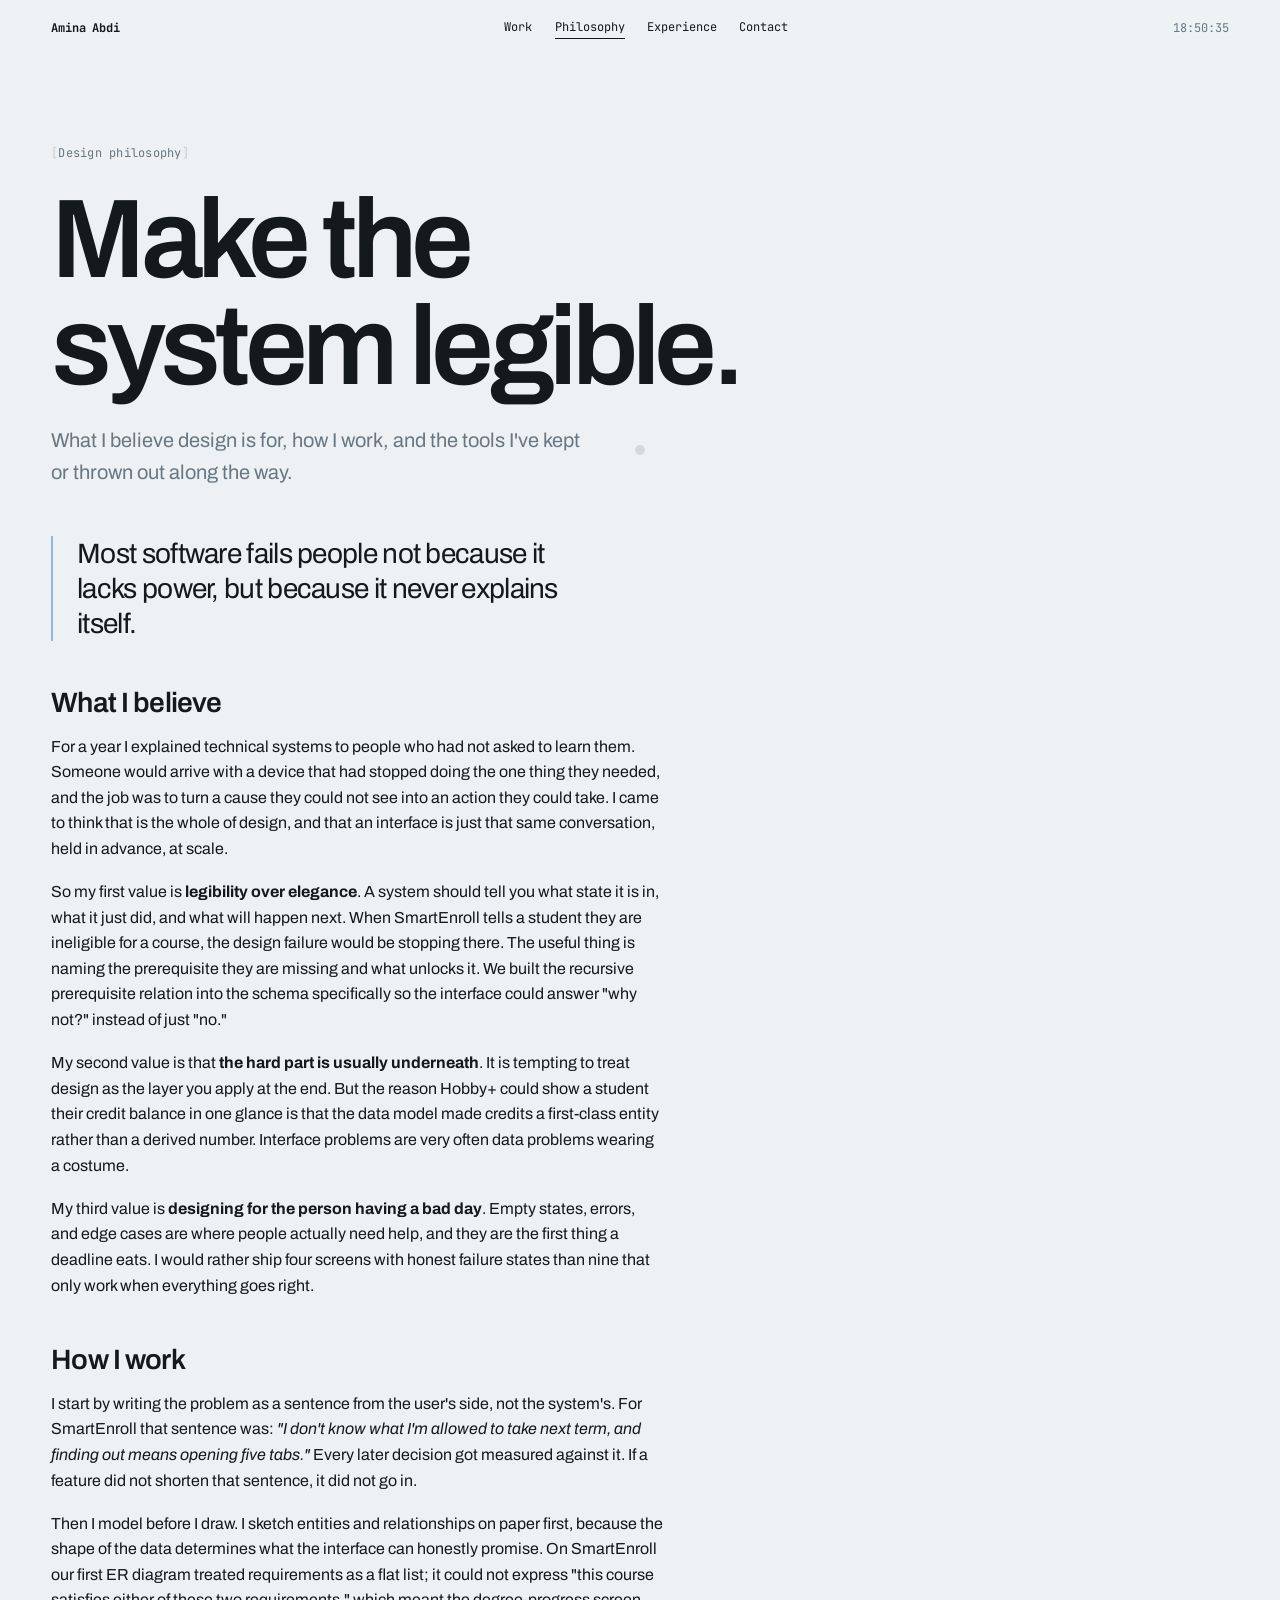
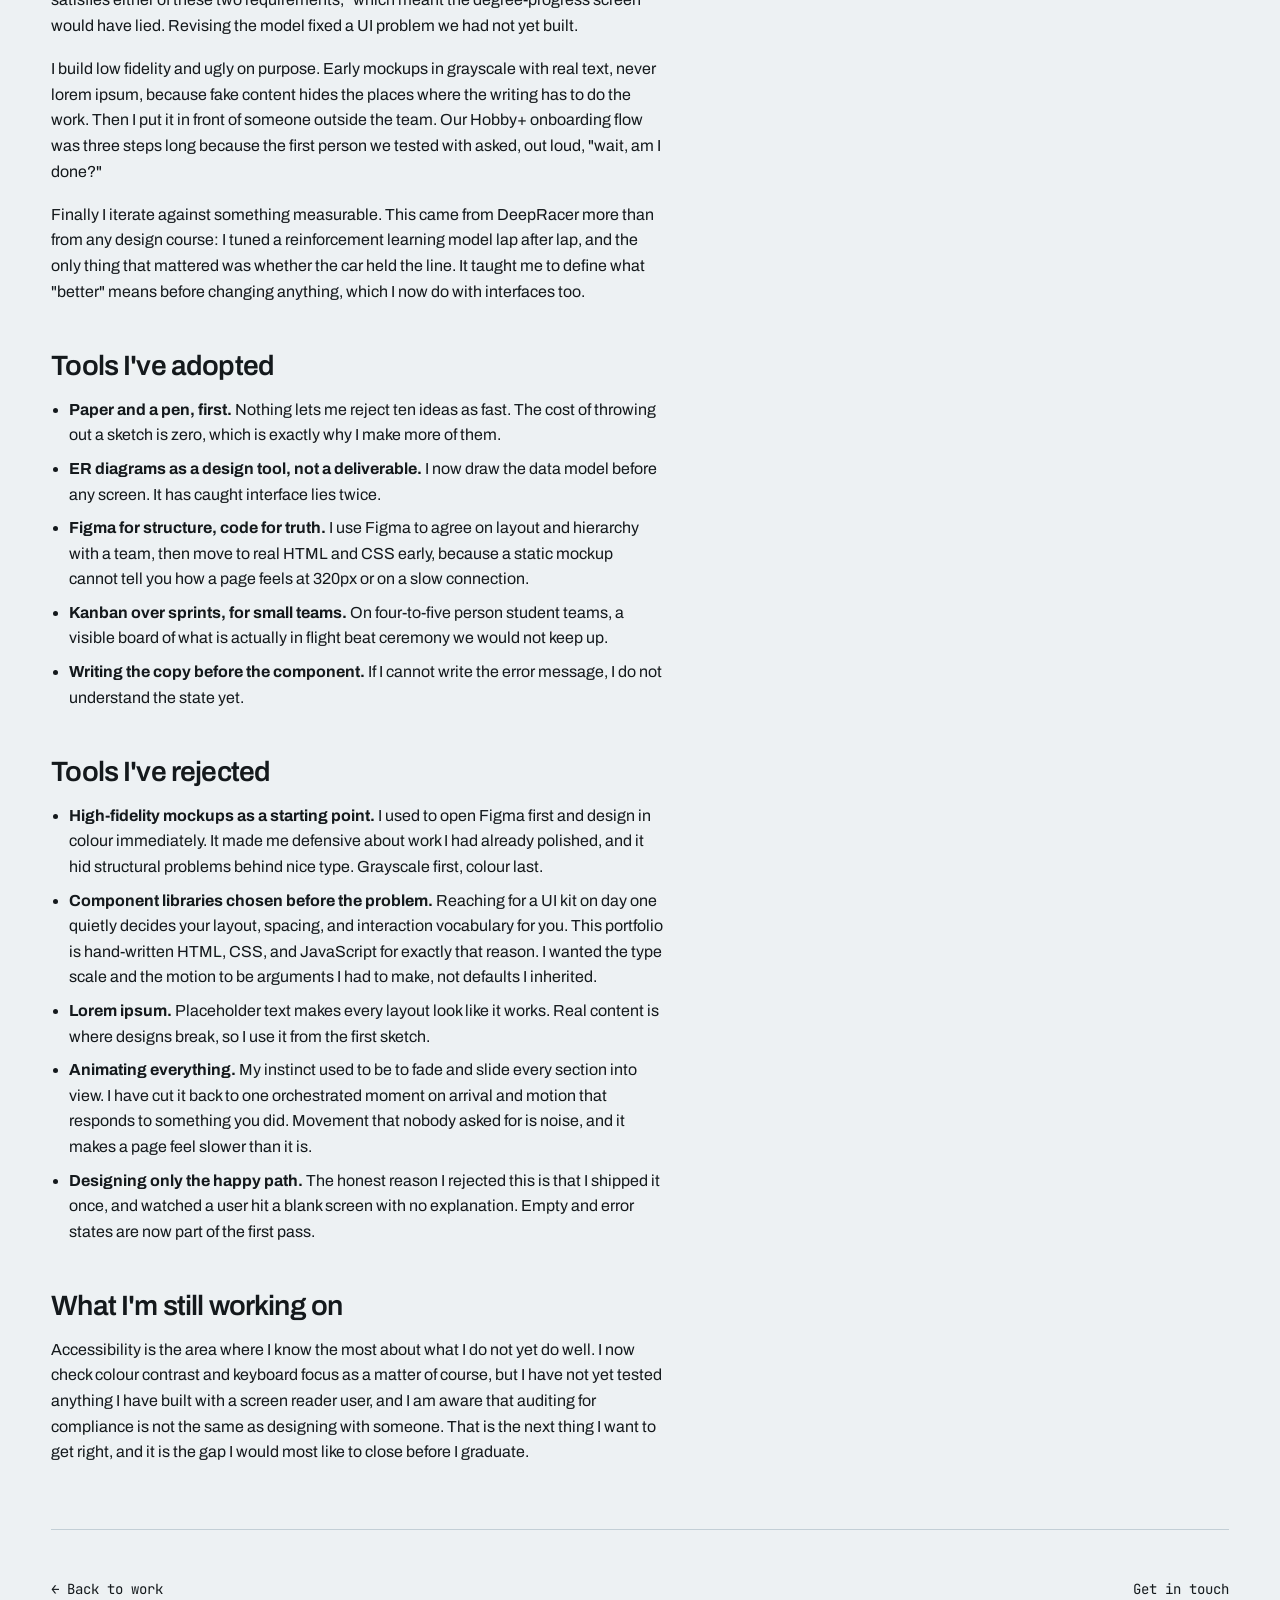
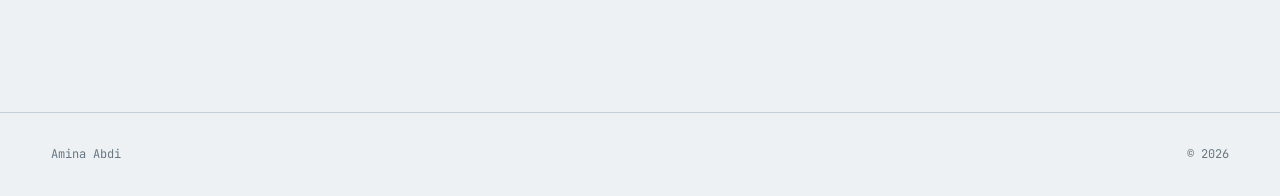
==== philosophy.html @ ae1eb904 "CPSC 581 Portfolio: first version" ====
<!DOCTYPE html>
<html lang="en">
<head>
<meta charset="UTF-8">
<meta name="viewport" content="width=device-width, initial-scale=1.0">
<title>Design Philosophy | Amina Abdi</title>
<meta name="description" content="The design values, process, and tools Amina Abdi has adopted and rejected.">
<link rel="preconnect" href="https://fonts.googleapis.com">
<link rel="preconnect" href="https://fonts.gstatic.com" crossorigin>
<link href="https://fonts.googleapis.com/css2?family=Archivo:wght@400;500;600;700&family=JetBrains+Mono:wght@400;500&display=swap" rel="stylesheet">
<link rel="stylesheet" href="css/style.css">
</head>
<body>

<nav class="nav">
  <a href="index.html" class="nav-name">Amina Abdi</a>
  <div class="nav-links">
    <a href="index.html#work">Work</a>
    <a href="philosophy.html" aria-current="page">Philosophy</a>
    <a href="index.html#experience">Experience</a>
    <a href="index.html#contact">Contact</a>
  </div>
  <div class="clock"></div>
</nav>

<header class="case-hero">
  <div class="wrap" style="padding-inline:0">
    <span class="marker">Design philosophy</span>
    <h1 class="case-title">Make the<br>system legible.</h1>
    <p class="case-sub">
      What I believe design is for, how I work, and the tools I've kept
      or thrown out along the way.
    </p>
  </div>
</header>

<main class="wrap case-body" style="padding-bottom:4rem">

  <p class="pull">
    Most software fails people not because it lacks power, but because it
    never explains itself.
  </p>

  <h2>What I believe</h2>

  <p>
    For a year I explained technical systems to people who had not asked to
    learn them. Someone would arrive with a device that had stopped doing the
    one thing they needed, and the job was to turn a cause they could not see
    into an action they could take. I came to think that is the whole of
    design, and that an interface is just that same conversation, held in
    advance, at scale.
  </p>

  <p>
    So my first value is <strong>legibility over elegance</strong>. A system
    should tell you what state it is in, what it just did, and what will happen
    next. When SmartEnroll tells a student they are ineligible for a course, the
    design failure would be stopping there. The useful thing is naming the
    prerequisite they are missing and what unlocks it. We built the recursive
    prerequisite relation into the schema specifically so the interface could
    answer "why not?" instead of just "no."
  </p>

  <p>
    My second value is that <strong>the hard part is usually underneath</strong>.
    It is tempting to treat design as the layer you apply at the end. But the
    reason Hobby+ could show a student their credit balance in one glance is that
    the data model made credits a first-class entity rather than a derived
    number. Interface problems are very often data problems wearing a costume.
  </p>

  <p>
    My third value is <strong>designing for the person having a bad day</strong>.
    Empty states, errors, and edge cases are where people actually need help, and
    they are the first thing a deadline eats. I would rather ship four screens
    with honest failure states than nine that only work when everything goes
    right.
  </p>

  <h2>How I work</h2>

  <p>
    I start by writing the problem as a sentence from the user's side, not the
    system's. For SmartEnroll that sentence was: <em>"I don't know what I'm
    allowed to take next term, and finding out means opening five tabs."</em>
    Every later decision got measured against it. If a feature did not shorten
    that sentence, it did not go in.
  </p>

  <p>
    Then I model before I draw. I sketch entities and relationships on paper
    first, because the shape of the data determines what the interface can
    honestly promise. On SmartEnroll our first ER diagram treated requirements
    as a flat list; it could not express "this course satisfies either of these
    two requirements," which meant the degree-progress screen would have lied.
    Revising the model fixed a UI problem we had not yet built.
  </p>

  <p>
    I build low fidelity and ugly on purpose. Early mockups in grayscale with
    real text, never lorem ipsum, because fake content hides the places where
    the writing has to do the work. Then I put it in front of someone outside
    the team. Our Hobby+ onboarding flow was three steps long because the first
    person we tested with asked, out loud, "wait, am I done?"
  </p>

  <p>
    Finally I iterate against something measurable. This came from DeepRacer more
    than from any design course: I tuned a reinforcement learning model lap after
    lap, and the only thing that mattered was whether the car held the line. It
    taught me to define what "better" means before changing anything, which I now
    do with interfaces too.
  </p>

  <h2>Tools I've adopted</h2>

  <ul>
    <li><strong>Paper and a pen, first.</strong> Nothing lets me reject ten ideas as fast. The cost of throwing out a sketch is zero, which is exactly why I make more of them.</li>
    <li><strong>ER diagrams as a design tool, not a deliverable.</strong> I now draw the data model before any screen. It has caught interface lies twice.</li>
    <li><strong>Figma for structure, code for truth.</strong> I use Figma to agree on layout and hierarchy with a team, then move to real HTML and CSS early, because a static mockup cannot tell you how a page feels at 320px or on a slow connection.</li>
    <li><strong>Kanban over sprints, for small teams.</strong> On four-to-five person student teams, a visible board of what is actually in flight beat ceremony we would not keep up.</li>
    <li><strong>Writing the copy before the component.</strong> If I cannot write the error message, I do not understand the state yet.</li>
  </ul>

  <h2>Tools I've rejected</h2>

  <ul>
    <li>
      <strong>High-fidelity mockups as a starting point.</strong> I used to open
      Figma first and design in colour immediately. It made me defensive about
      work I had already polished, and it hid structural problems behind nice
      type. Grayscale first, colour last.
    </li>
    <li>
      <strong>Component libraries chosen before the problem.</strong> Reaching
      for a UI kit on day one quietly decides your layout, spacing, and
      interaction vocabulary for you. This portfolio is hand-written HTML, CSS,
      and JavaScript for exactly that reason. I wanted the type scale and the
      motion to be arguments I had to make, not defaults I inherited.
    </li>
    <li>
      <strong>Lorem ipsum.</strong> Placeholder text makes every layout look
      like it works. Real content is where designs break, so I use it from the
      first sketch.
    </li>
    <li>
      <strong>Animating everything.</strong> My instinct used to be to fade and
      slide every section into view. I have cut it back to one orchestrated
      moment on arrival and motion that responds to something you did. Movement
      that nobody asked for is noise, and it makes a page feel slower than it is.
    </li>
    <li>
      <strong>Designing only the happy path.</strong> The honest reason I
      rejected this is that I shipped it once, and watched a user hit a blank
      screen with no explanation. Empty and error states are now part of the
      first pass.
    </li>
  </ul>

  <h2>What I'm still working on</h2>

  <p>
    Accessibility is the area where I know the most about what I do not yet do
    well. I now check colour contrast and keyboard focus as a matter of course,
    but I have not yet tested anything I have built with a screen reader user,
    and I am aware that auditing for compliance is not the same as designing
    with someone. That is the next thing I want to get right, and it is the gap
    I would most like to close before I graduate.
  </p>

  <nav class="case-nav">
    <a href="index.html">← Back to work</a>
    <a href="index.html#contact">Get in touch</a>
  </nav>

</main>

<footer class="foot">
  <span>Amina Abdi</span>
  <span>&copy; 2026</span>
</footer>

<script src="js/main.js"></script>
</body>
</html>
---- css/style.css ----
/* ============================================================
   AMINA ABDI — PORTFOLIO
   Design system: "Cold Clarity"
   Palette and type pulled from glacial / editorial references.
   ============================================================ */

/* ---------- 1. TOKENS ---------- */
:root {
  /* Colour — a cold, glacial monochrome. Warmth comes from photographs only. */
  --ice:    #EDF1F3;   /* page base        */
  --frost:  #FFFFFF;   /* raised panels    */
  --mist:   #C3CFD6;   /* rules, dividers  */
  --slate:  #687782;   /* secondary text   */
  --ink:    #14191C;   /* display + body   */
  --glow:   #8FBAD4;   /* the lit igloo edge — the one accent */

  /* Type */
  --display: "Archivo", "Helvetica Neue", Helvetica, Arial, sans-serif;
  --mono: "JetBrains Mono", ui-monospace, "SF Mono", Menlo, monospace;

  /* Scale — a modular scale, ~1.33 */
  --t-xs:   0.75rem;
  --t-sm:   0.875rem;
  --t-base: 1rem;
  --t-md:   1.25rem;
  --t-lg:   1.75rem;
  --t-xl:   2.75rem;
  --t-2xl:  4rem;

  /* Space */
  --gutter: clamp(1.25rem, 4vw, 4rem);
  --section: clamp(5rem, 12vh, 9rem);

  /* Motion */
  --ease: cubic-bezier(0.22, 0.61, 0.36, 1);
}

/* ---------- 2. RESET ---------- */
*, *::before, *::after { box-sizing: border-box; }

html {
  scroll-behavior: smooth;
  -webkit-font-smoothing: antialiased;
  -moz-osx-font-smoothing: grayscale;
}

body {
  margin: 0;
  background: var(--ice);
  color: var(--ink);
  font-family: var(--display);
  font-size: var(--t-base);
  line-height: 1.6;
  font-weight: 400;
  overflow-x: hidden;
}

img { max-width: 100%; display: block; }

a { color: inherit; text-decoration: none; }

h1, h2, h3 { margin: 0; font-weight: 600; letter-spacing: -0.03em; line-height: 1.02; }

p { margin: 0 0 1.1em; max-width: 68ch; }

::selection { background: var(--glow); color: var(--ink); }

/* Keyboard focus — visible, never removed */
:focus-visible {
  outline: 2px solid var(--ink);
  outline-offset: 4px;
}

/* ---------- 3. SHARED PIECES ---------- */

/* A monospace marker. Encodes a section's position, not decoration. */
.marker {
  font-family: var(--mono);
  font-size: var(--t-xs);
  color: var(--slate);
  letter-spacing: 0.02em;
  display: block;
  margin-bottom: 1.5rem;
}
.marker::before { content: "["; color: var(--mist); }
.marker::after  { content: "]"; color: var(--mist); }

.wrap {
  max-width: 1340px;
  margin: 0 auto;
  padding-inline: var(--gutter);
}

.section {
  padding-block: var(--section);
  border-top: 1px solid var(--mist);
}

.section-head {
  font-size: var(--t-xl);
  margin-bottom: 2.5rem;
  max-width: 28ch;
  text-wrap: balance;
}

.lede {
  font-size: var(--t-md);
  line-height: 1.5;
  color: var(--ink);
  max-width: 54ch;
}

.muted { color: var(--slate); }

/* ---------- 4. FROST CURTAIN (page transition) ---------- */
.curtain {
  position: fixed;
  inset: 0;
  z-index: 9000;
  background: var(--ink);
  transform: scaleY(0);
  transform-origin: bottom;
  pointer-events: none;
}
.curtain.in  { transform: scaleY(1); transform-origin: bottom; transition: transform .5s var(--ease); }
.curtain.out { transform: scaleY(0); transform-origin: top;    transition: transform .5s var(--ease); }

/* ---------- 5. CURSOR ---------- */
.cursor {
  position: fixed;
  top: 0; left: 0;
  width: 10px; height: 10px;
  border-radius: 50%;
  background: var(--ink);
  pointer-events: none;
  z-index: 8000;
  transform: translate(-50%, -50%);
  transition: width .25s var(--ease), height .25s var(--ease), background .25s var(--ease);
  mix-blend-mode: difference;
}
.cursor.wide { width: 46px; height: 46px; background: var(--glow); }
@media (hover: none) { .cursor { display: none; } }

/* ---------- 6. NAV ---------- */
.nav {
  position: fixed;
  top: 0; left: 0; right: 0;
  z-index: 100;
  display: flex;
  justify-content: space-between;
  align-items: center;
  padding: 1.1rem var(--gutter);
  font-family: var(--mono);
  font-size: var(--t-xs);
  background: rgba(237, 241, 243, 0.72);
  backdrop-filter: blur(14px);
  -webkit-backdrop-filter: blur(14px);
  border-bottom: 1px solid transparent;
  transition: border-color .3s var(--ease);
}
.nav.stuck { border-bottom-color: var(--mist); }

.nav-name { font-weight: 700; letter-spacing: -0.01em; white-space: nowrap; }

/* Below tablet the links take a row of their own rather than overflowing. */
@media (max-width: 760px) {
  .nav { flex-wrap: wrap; row-gap: 0.5rem; padding-block: 0.75rem; }
  .nav-links { order: 3; flex-basis: 100%; justify-content: space-between; gap: 0.75rem; }
}

.nav-links { display: flex; gap: 1.4rem; align-items: center; }
.nav-links a { position: relative; padding-bottom: 2px; }
.nav-links a::after {
  content: "";
  position: absolute;
  left: 0; bottom: 0;
  width: 100%; height: 1px;
  background: var(--ink);
  transform: scaleX(0);
  transform-origin: right;
  transition: transform .35s var(--ease);
}
.nav-links a:hover::after,
.nav-links a[aria-current="page"]::after { transform: scaleX(1); transform-origin: left; }

.clock { color: var(--slate); font-variant-numeric: tabular-nums; }
@media (max-width: 720px) { .clock { display: none; } }

/* ---------- 7. HERO ---------- */
.hero {
  min-height: 100svh;
  display: flex;
  flex-direction: column;
  justify-content: center;
  padding: 7rem var(--gutter) 3rem;
  position: relative;
}

/* The name — set enormous, edge to edge. The one bold gesture on the page. */
.hero-name {
  font-size: clamp(3.4rem, 15.5vw, 15rem);
  font-weight: 700;
  letter-spacing: -0.055em;
  line-height: 0.86;
  margin: 0 0 2.5rem;
  display: flex;
  flex-wrap: wrap;
  /* Flex containers drop whitespace nodes, so the word space is set here. */
  gap: 0 0.26em;
}

/* Each letter is an ice block that falls into place on load. */
.hero-name .shard {
  display: inline-block;
  will-change: transform, opacity, filter;
}

.hero-grid {
  display: grid;
  grid-template-columns: minmax(0, 1.15fr) minmax(0, 1fr);
  gap: clamp(2rem, 5vw, 5rem);
  align-items: start;
}
@media (max-width: 860px) { .hero-grid { grid-template-columns: 1fr; } }

.hero-intro { font-size: var(--t-md); line-height: 1.45; max-width: 46ch; }

.hero-meta {
  font-family: var(--mono);
  font-size: var(--t-xs);
  color: var(--slate);
  display: grid;
  gap: 0.55rem;
  padding-top: 0.4rem;
}
.hero-meta div { display: flex; justify-content: space-between; gap: 2rem; border-bottom: 1px solid var(--mist); padding-bottom: 0.55rem; }
.hero-meta span:last-child { color: var(--ink); text-align: right; }

.scroll-cue {
  position: absolute;
  bottom: 2rem; left: var(--gutter);
  font-family: var(--mono);
  font-size: var(--t-xs);
  color: var(--slate);
}

/* ---------- 8. ABOUT ---------- */
.about-grid {
  display: grid;
  grid-template-columns: minmax(0, 1fr) minmax(0, 1.1fr);
  gap: clamp(2rem, 6vw, 6rem);
  align-items: start;
}
@media (max-width: 860px) { .about-grid { grid-template-columns: 1fr; } }

.portrait {
  position: relative;
  aspect-ratio: 4 / 5;
  background: var(--frost);
  border: 1px solid var(--mist);
  overflow: hidden;
  /* An outline isn't clipped by this element's own overflow, so it can
     step outward on hover. */
  outline: 1px solid transparent;
  outline-offset: 0;
  transition: outline-color .45s var(--ease), outline-offset .45s var(--ease);
}
.portrait:hover { outline-color: var(--ink); outline-offset: 12px; }

.portrait img {
  width: 100%;
  height: 100%;
  object-fit: cover;
  transition: transform .9s var(--ease);
}
.portrait:hover img { transform: scale(1.035); }

/* A hairline rule inside the frame, to echo the outline stepping out. */
.portrait::after {
  content: "";
  position: absolute;
  inset: 14px;
  border: 1px solid rgba(255, 255, 255, 0.75);
  opacity: 0;
  pointer-events: none;
  transition: opacity .45s var(--ease);
}
.portrait:hover::after { opacity: 1; }

@media (prefers-reduced-motion: reduce) {
  .portrait:hover img { transform: none; }
}
.portrait-fallback {
  position: absolute; inset: 0;
  display: grid; place-content: center; gap: .4rem; text-align: center;
  font-family: var(--mono); font-size: var(--t-xs); color: var(--slate);
  padding: 2rem;
}

.skills {
  margin-top: 2.5rem;
  display: flex;
  flex-wrap: wrap;
  gap: 0.4rem;
}
.skills li {
  list-style: none;
  font-family: var(--mono);
  font-size: var(--t-xs);
  padding: 0.3rem 0.65rem;
  border: 1px solid var(--mist);
  color: var(--slate);
}

/* ---------- 9. WORK LIST ---------- */
/* A list, not a grid of cards. Hovering a row floats its preview. */
.work-list { border-top: 1px solid var(--mist); }

.work-row {
  display: grid;
  grid-template-columns: 4.5rem minmax(0, 1fr) minmax(0, 0.8fr) 7rem;
  gap: 1.5rem;
  align-items: baseline;
  padding: 1.8rem 0;
  border-bottom: 1px solid var(--mist);
  position: relative;
  transition: padding-left .45s var(--ease), color .3s var(--ease);
}
.work-row:hover { padding-left: 1.2rem; }
.work-row:hover .work-title { color: var(--ink); }

.work-index { font-family: var(--mono); font-size: var(--t-xs); color: var(--mist); }
.work-title { font-size: var(--t-lg); font-weight: 600; letter-spacing: -0.03em; transition: color .3s var(--ease); }
.work-desc  { font-size: var(--t-sm); color: var(--slate); line-height: 1.5; }
.work-year  { font-family: var(--mono); font-size: var(--t-xs); color: var(--slate); text-align: right; }

@media (max-width: 860px) {
  .work-row { grid-template-columns: 3rem 1fr; gap: .5rem 1rem; }
  .work-desc { grid-column: 2; }
  .work-year { grid-column: 2; text-align: left; }
}

/* Floating preview that trails the cursor */
.preview {
  position: fixed;
  top: 0; left: 0;
  width: 320px;
  aspect-ratio: 4 / 3;
  pointer-events: none;
  z-index: 50;
  opacity: 0;
  overflow: hidden;
  border: 1px solid var(--mist);
  background: var(--frost);
  transform: translate(-50%, -50%) scale(0.94);
  transition: opacity .35s var(--ease), transform .35s var(--ease);
}
.preview.show { opacity: 1; transform: translate(-50%, -50%) scale(1); }
.preview img { width: 100%; height: 100%; object-fit: cover; }
@media (max-width: 1024px) { .preview { display: none; } }

/* ---------- 10. EXPERIENCE (a real sequence, so it is numbered by date) ---------- */
.exp-row {
  display: grid;
  grid-template-columns: 11rem minmax(0, 1fr);
  gap: 2rem;
  padding: 2rem 0;
  border-bottom: 1px solid var(--mist);
}
.exp-row:first-child { border-top: 1px solid var(--mist); }
@media (max-width: 720px) { .exp-row { grid-template-columns: 1fr; gap: .5rem; } }

.exp-when { font-family: var(--mono); font-size: var(--t-xs); color: var(--slate); padding-top: .45rem; }
.exp-role { font-size: var(--t-md); font-weight: 600; letter-spacing: -0.02em; }
.exp-org  { color: var(--slate); font-size: var(--t-sm); margin-bottom: .9rem; }
.exp-row ul { margin: 0; padding-left: 1.1rem; }
.exp-row li { font-size: var(--t-sm); color: var(--slate); margin-bottom: .4rem; line-height: 1.55; max-width: 62ch; }

/* ---------- 11. BEYOND (photographs carry the colour) ---------- */
.beyond-grid {
  display: grid;
  grid-template-columns: repeat(auto-fit, minmax(240px, 1fr));
  gap: 1.5rem;
  margin-bottom: 3rem;
}
.photo {
  position: relative;
  overflow: hidden;
  background: var(--frost);
  border: 1px solid var(--mist);
}
.photo img { width: 100%; aspect-ratio: 3 / 4; object-fit: cover; transition: transform 1.1s var(--ease); }
.photo:hover img { transform: scale(1.04); }
.photo figcaption {
  font-family: var(--mono);
  font-size: var(--t-xs);
  color: var(--slate);
  padding: .8rem 1rem;
  border-top: 1px solid var(--mist);
}

/* ---------- 11b. CAROUSEL ---------- */
.carousel { position: relative; margin-bottom: 3.5rem; }

.car-viewport { overflow: hidden; }

.car-track {
  display: flex;
  align-items: center;
  gap: 1.25rem;
  margin: 0;
  padding: 0;
  list-style: none;
  height: clamp(300px, 50vh, 520px);
  transition: transform .75s var(--ease);
  will-change: transform;
}

.car-slide {
  flex: 0 0 auto;
  height: 100%;
  opacity: 0.32;
  transform: scale(0.9);
  filter: grayscale(0.55);
  transition: opacity .6s var(--ease), transform .6s var(--ease), filter .6s var(--ease);
}
.car-slide.is-active { opacity: 1; transform: scale(1); filter: none; }

.car-slide img {
  height: 100%;
  width: auto;
  max-width: none;
  object-fit: cover;
  border: 1px solid var(--mist);
  background: var(--frost);
  user-select: none;
  -webkit-user-drag: none;
}

/* Glass controls */
.car-btn {
  position: absolute;
  top: 50%;
  z-index: 5;
  width: 48px;
  height: 48px;
  border-radius: 50%;
  border: 1px solid rgba(255,255,255,0.8);
  background: rgba(255,255,255,0.5);
  backdrop-filter: blur(10px);
  -webkit-backdrop-filter: blur(10px);
  box-shadow: 0 8px 26px rgba(99,142,169,0.22);
  color: var(--ink);
  font-family: var(--display);
  font-size: 1.3rem;
  line-height: 1;
  cursor: pointer;
  transform: translateY(-50%);
  transition: background .3s var(--ease), transform .3s var(--ease);
}
.car-btn:hover { background: rgba(255,255,255,0.85); }
.car-btn:active { transform: translateY(-50%) scale(0.94); }
.car-prev { left: 0; }
.car-next { right: 0; }
@media (max-width: 620px) { .car-btn { width: 40px; height: 40px; font-size: 1.1rem; } }

.car-caption {
  margin-top: 1.1rem;
  max-width: none;
  text-align: center;
  font-family: var(--mono);
  font-size: var(--t-xs);
  color: var(--slate);
  min-height: 1.4em;
}

.car-dots {
  display: flex;
  justify-content: center;
  gap: 0.45rem;
  margin-top: 1rem;
  flex-wrap: wrap;
}
.car-dot {
  width: 7px; height: 7px;
  padding: 0;
  border-radius: 50%;
  border: 0;
  background: var(--mist);
  cursor: pointer;
  transition: background .3s var(--ease), transform .3s var(--ease);
}
.car-dot.is-active { background: var(--ink); transform: scale(1.35); }

@media (prefers-reduced-motion: reduce) {
  .car-track, .car-slide { transition: none !important; }
}

.notes { display: grid; grid-template-columns: repeat(auto-fit, minmax(230px, 1fr)); gap: 1.5rem; }
.note { border-top: 2px solid var(--ink); padding-top: 1rem; }
.note h3 { font-size: var(--t-base); margin-bottom: .4rem; }
.note p { font-size: var(--t-sm); color: var(--slate); margin: 0; }

/* ---------- 12. CONTACT ---------- */
.contact-head {
  font-size: clamp(2.2rem, 7vw, 5.5rem);
  letter-spacing: -0.045em;
  line-height: 1;
  margin-bottom: 2.5rem;
}
.contact-links { display: flex; flex-wrap: wrap; gap: 1.6rem; font-family: var(--mono); font-size: var(--t-sm); }
.contact-links a { border-bottom: 1px solid var(--mist); padding-bottom: 3px; transition: border-color .3s var(--ease); }
.contact-links a:hover { border-bottom-color: var(--ink); }

.foot {
  display: flex; justify-content: space-between; flex-wrap: wrap; gap: 1rem;
  padding: 2rem var(--gutter);
  font-family: var(--mono); font-size: var(--t-xs); color: var(--slate);
  border-top: 1px solid var(--mist);
}

/* ---------- 13. CASE STUDY PAGES ---------- */
.case-hero { padding: 9rem var(--gutter) 0; }
.case-title { font-size: clamp(2.6rem, 9vw, 7rem); letter-spacing: -0.05em; line-height: .95; margin-bottom: 1.5rem; }
.case-sub { font-size: var(--t-md); color: var(--slate); max-width: 50ch; }

.case-facts {
  display: grid;
  grid-template-columns: repeat(auto-fit, minmax(160px, 1fr));
  gap: 1.5rem;
  margin: 3.5rem 0;
  padding-top: 1.5rem;
  border-top: 1px solid var(--mist);
  font-family: var(--mono);
  font-size: var(--t-xs);
}
.case-facts dt { color: var(--slate); margin-bottom: .35rem; }
.case-facts dd { margin: 0; color: var(--ink); line-height: 1.5; }

.case-body h2 { font-size: var(--t-lg); margin: 3rem 0 1rem; }
.case-body p, .case-body li { color: var(--ink); }
.case-body ul { padding-left: 1.1rem; }
.case-body li { margin-bottom: .5rem; max-width: 66ch; }

.pull {
  font-size: var(--t-lg);
  letter-spacing: -0.025em;
  line-height: 1.25;
  border-left: 2px solid var(--glow);
  padding-left: 1.5rem;
  margin: 3rem 0;
  max-width: 34ch;
}

.case-figure { margin: 2.5rem 0; border: 1px solid var(--mist); background: var(--frost); }
.case-figure figcaption { font-family: var(--mono); font-size: var(--t-xs); color: var(--slate); padding: .85rem 1rem; border-top: 1px solid var(--mist); }

.case-nav { display: flex; justify-content: space-between; gap: 1rem; padding: 3rem 0; font-family: var(--mono); font-size: var(--t-sm); border-top: 1px solid var(--mist); margin-top: 4rem; }

/* ---------- 13b. LIQUID GLASS ---------- */
/* An animated glass sigil per project, drawn in SVG. It sits beside the
   title as an identifying mark — the screenshot below it stays the evidence. */

.case-hero-grid {
  display: grid;
  grid-template-columns: minmax(0, 1fr) auto;
  gap: clamp(1.5rem, 5vw, 4rem);
  align-items: center;
}
@media (max-width: 860px) {
  .case-hero-grid { grid-template-columns: 1fr; gap: 2.5rem; }
}

.glass-mark {
  width: clamp(130px, 18vw, 230px);
  aspect-ratio: 1;
  animation: mark-float 9s ease-in-out infinite;
}
.glass-mark svg {
  width: 100%;
  height: 100%;
  display: block;
  filter: drop-shadow(0 20px 34px rgba(99, 142, 169, 0.3));
}

@keyframes mark-float {
  0%, 100% { transform: translateY(0) rotate(0deg); }
  50%      { transform: translateY(-13px) rotate(-1.4deg); }
}

.glass-sheen {
  transform-box: view-box;
  animation: sheen 7s ease-in-out infinite;
}
@keyframes sheen {
  0%   { transform: translateX(-130px); opacity: 0; }
  18%  { opacity: 0.9; }
  70%  { opacity: 0.5; }
  100% { transform: translateX(250px); opacity: 0; }
}

/* Glass treatment on the project screenshots — refraction on hover, so the
   motion answers something the viewer did rather than running on its own. */
.case-figure { position: relative; isolation: isolate; overflow: hidden; }
.case-figure::after {
  content: "";
  position: absolute;
  inset: 0;
  z-index: 2;
  pointer-events: none;
  background: linear-gradient(104deg,
    transparent 30%,
    rgba(255,255,255,0.58) 44%,
    rgba(143,186,212,0.3) 52%,
    transparent 64%);
  transform: translateX(-110%);
  transition: transform 1.15s var(--ease);
}
.case-figure:hover::after { transform: translateX(110%); }

.case-figure::before {
  content: "";
  position: absolute;
  inset: 0;
  z-index: 3;
  pointer-events: none;
  box-shadow:
    inset 0 1px 0 rgba(255,255,255,0.9),
    inset 0 0 40px rgba(143,186,212,0.18);
}

/* ---------- 14. REVEAL (used only on section headings) ---------- */
.reveal { opacity: 0; transform: translateY(18px); }
.reveal.seen { opacity: 1; transform: none; transition: opacity .7s var(--ease), transform .7s var(--ease); }

/* ---------- 15. REDUCED MOTION ---------- */
@media (prefers-reduced-motion: reduce) {
  *, *::before, *::after {
    animation-duration: 0.001ms !important;
    transition-duration: 0.001ms !important;
    scroll-behavior: auto !important;
  }
  .reveal { opacity: 1; transform: none; }
  .hero-name .shard { opacity: 1 !important; transform: none !important; filter: none !important; }
  .cursor, .preview { display: none; }
  .glass-mark, .glass-sheen { animation: none !important; }
  .case-figure::after { display: none; }
}
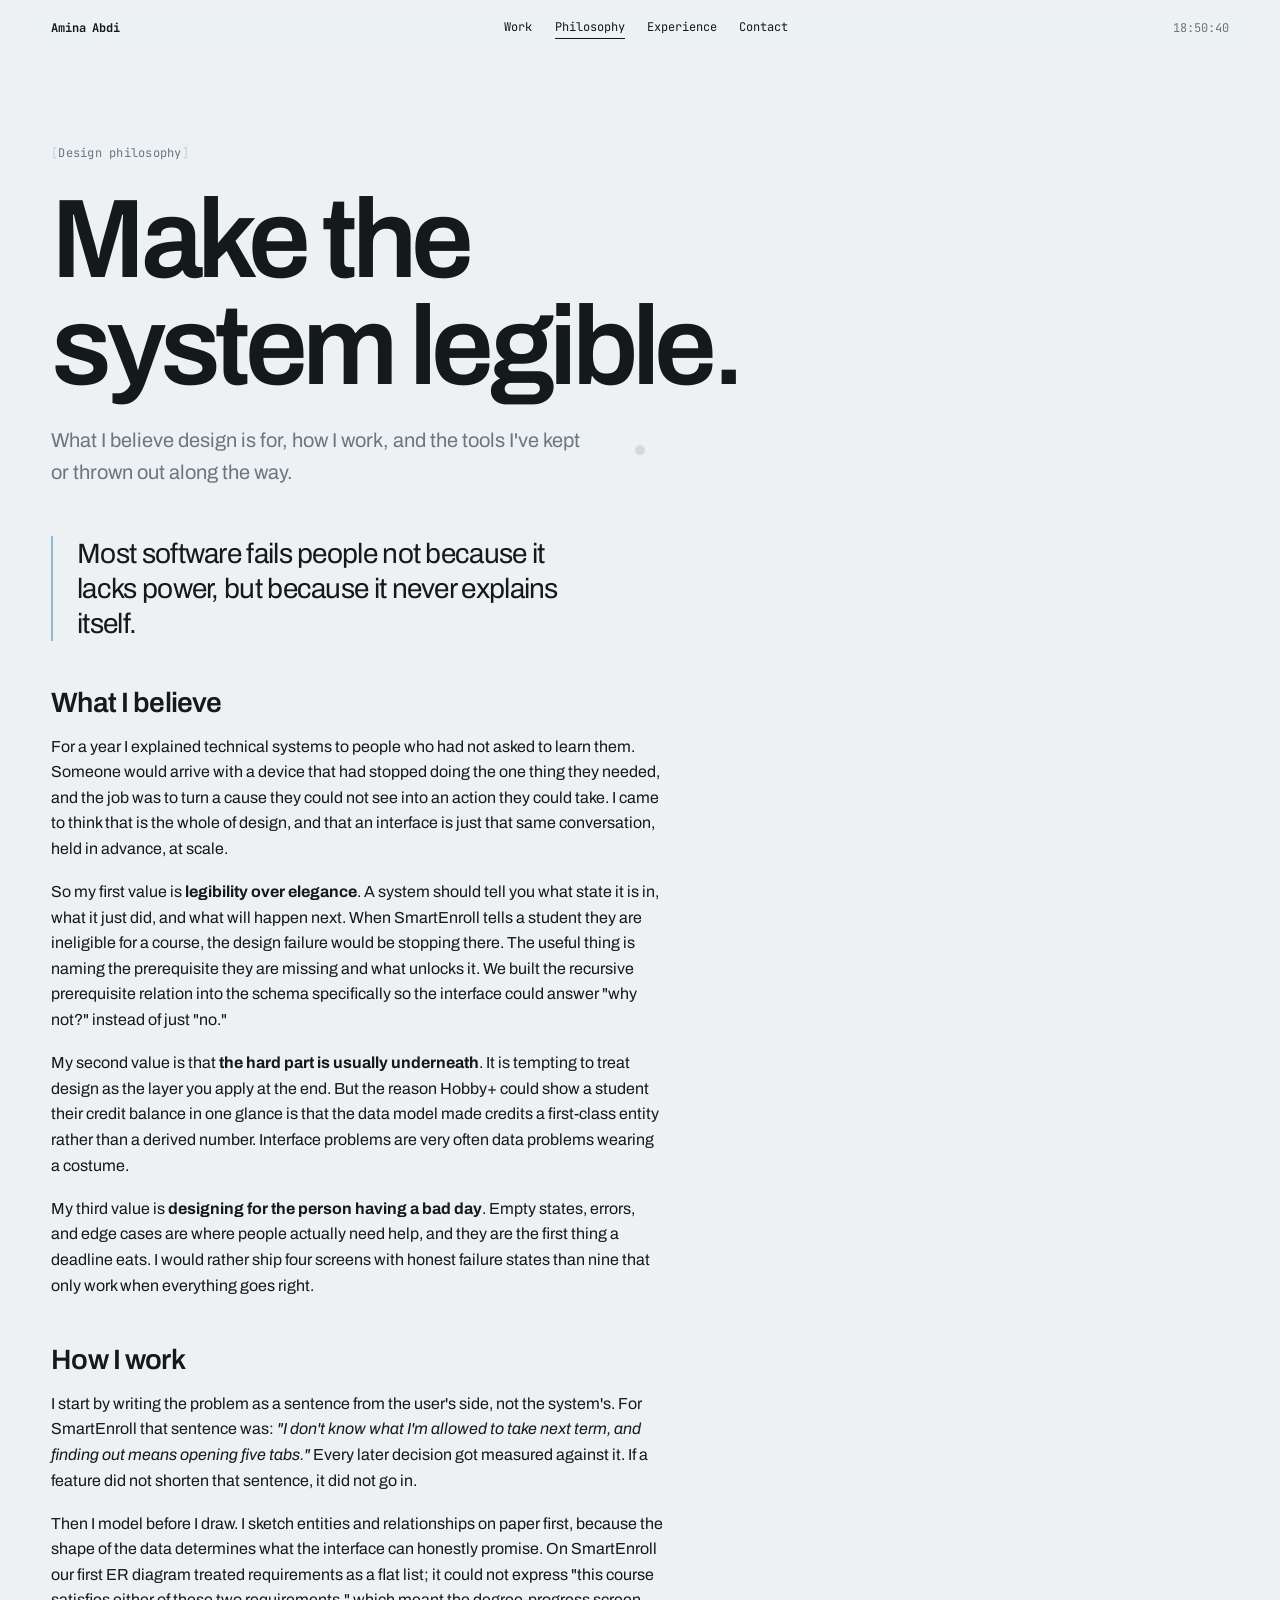
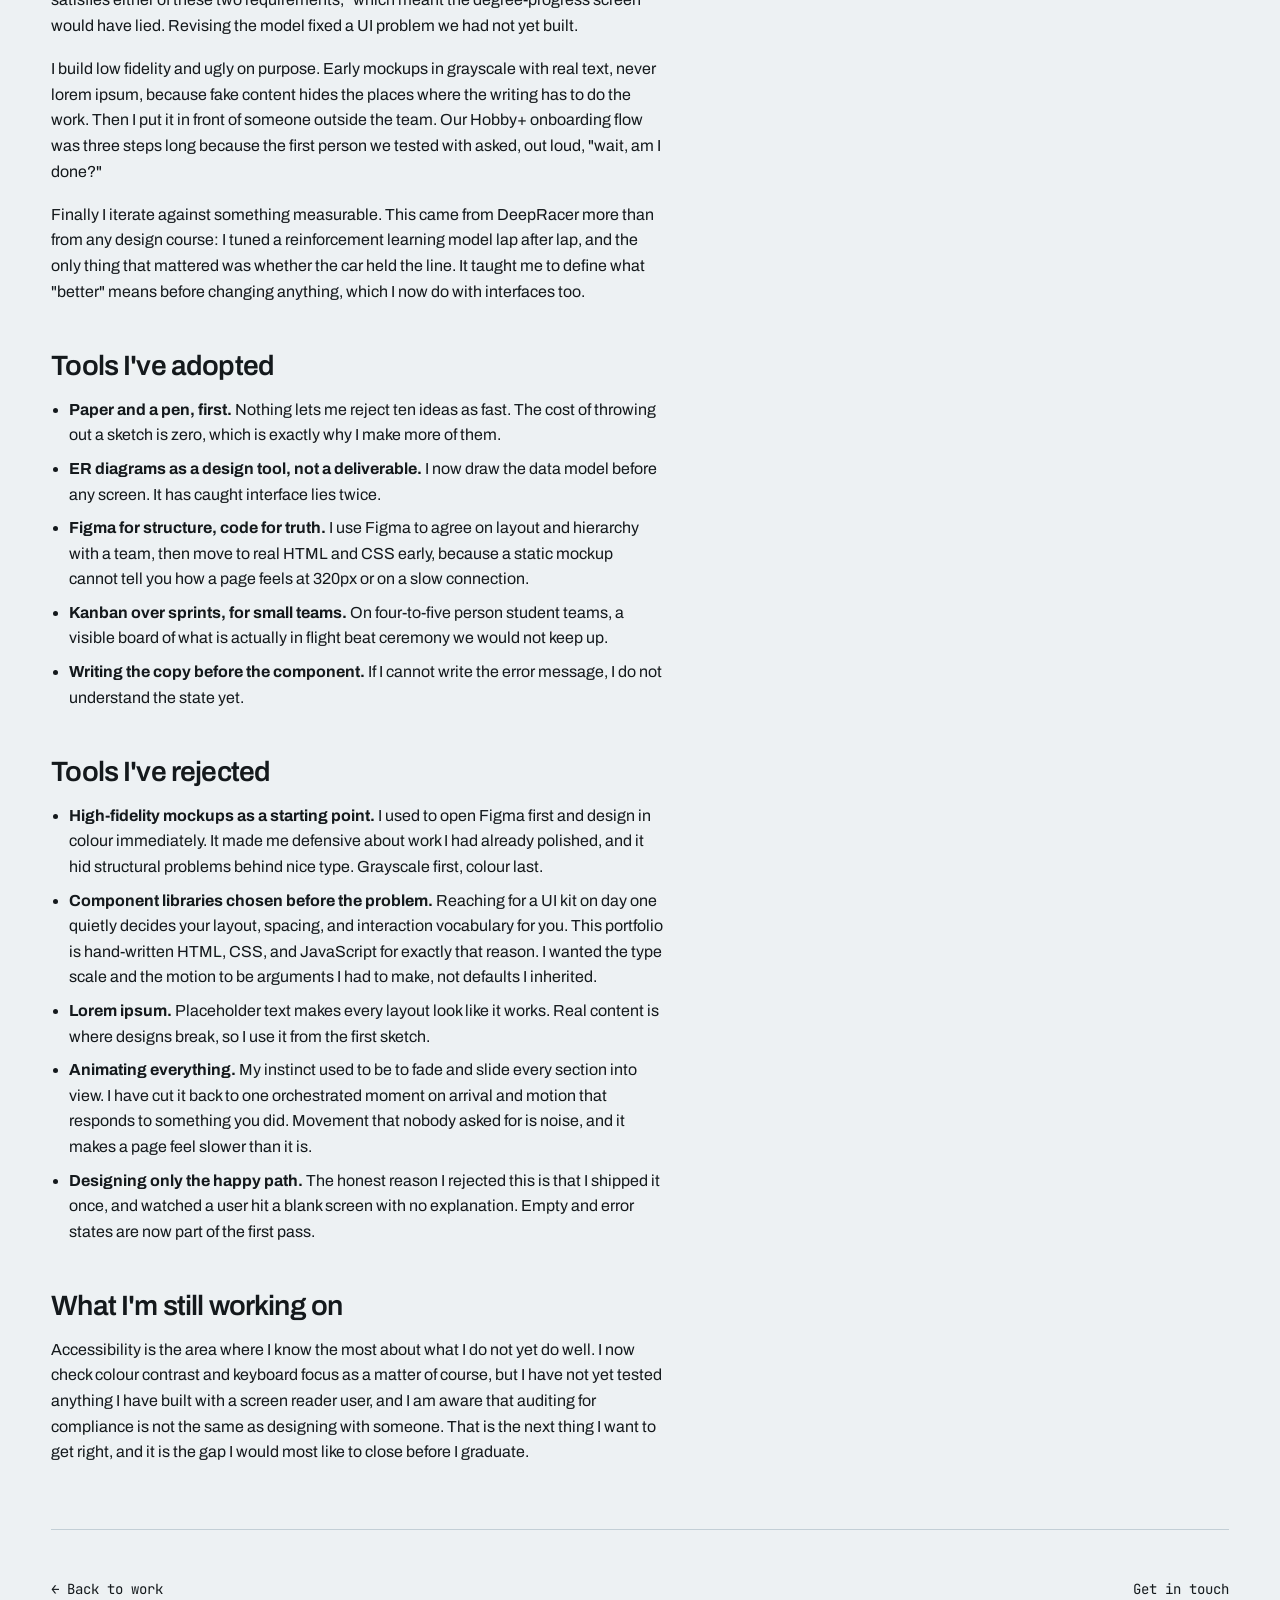
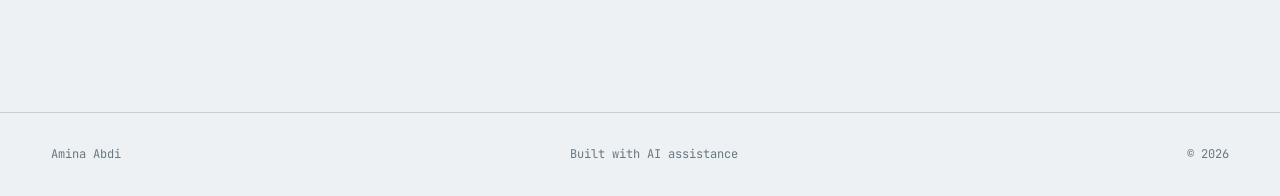
==== commit 4d756759: "Added AI assistance note to footer for citing use" ====
--- a/philosophy.html
+++ b/philosophy.html
@@ -178,6 +178,7 @@
 
 <footer class="foot">
   <span>Amina Abdi</span>
+  <span>Built with AI assistance</span>
   <span>&copy; 2026</span>
 </footer>
 
